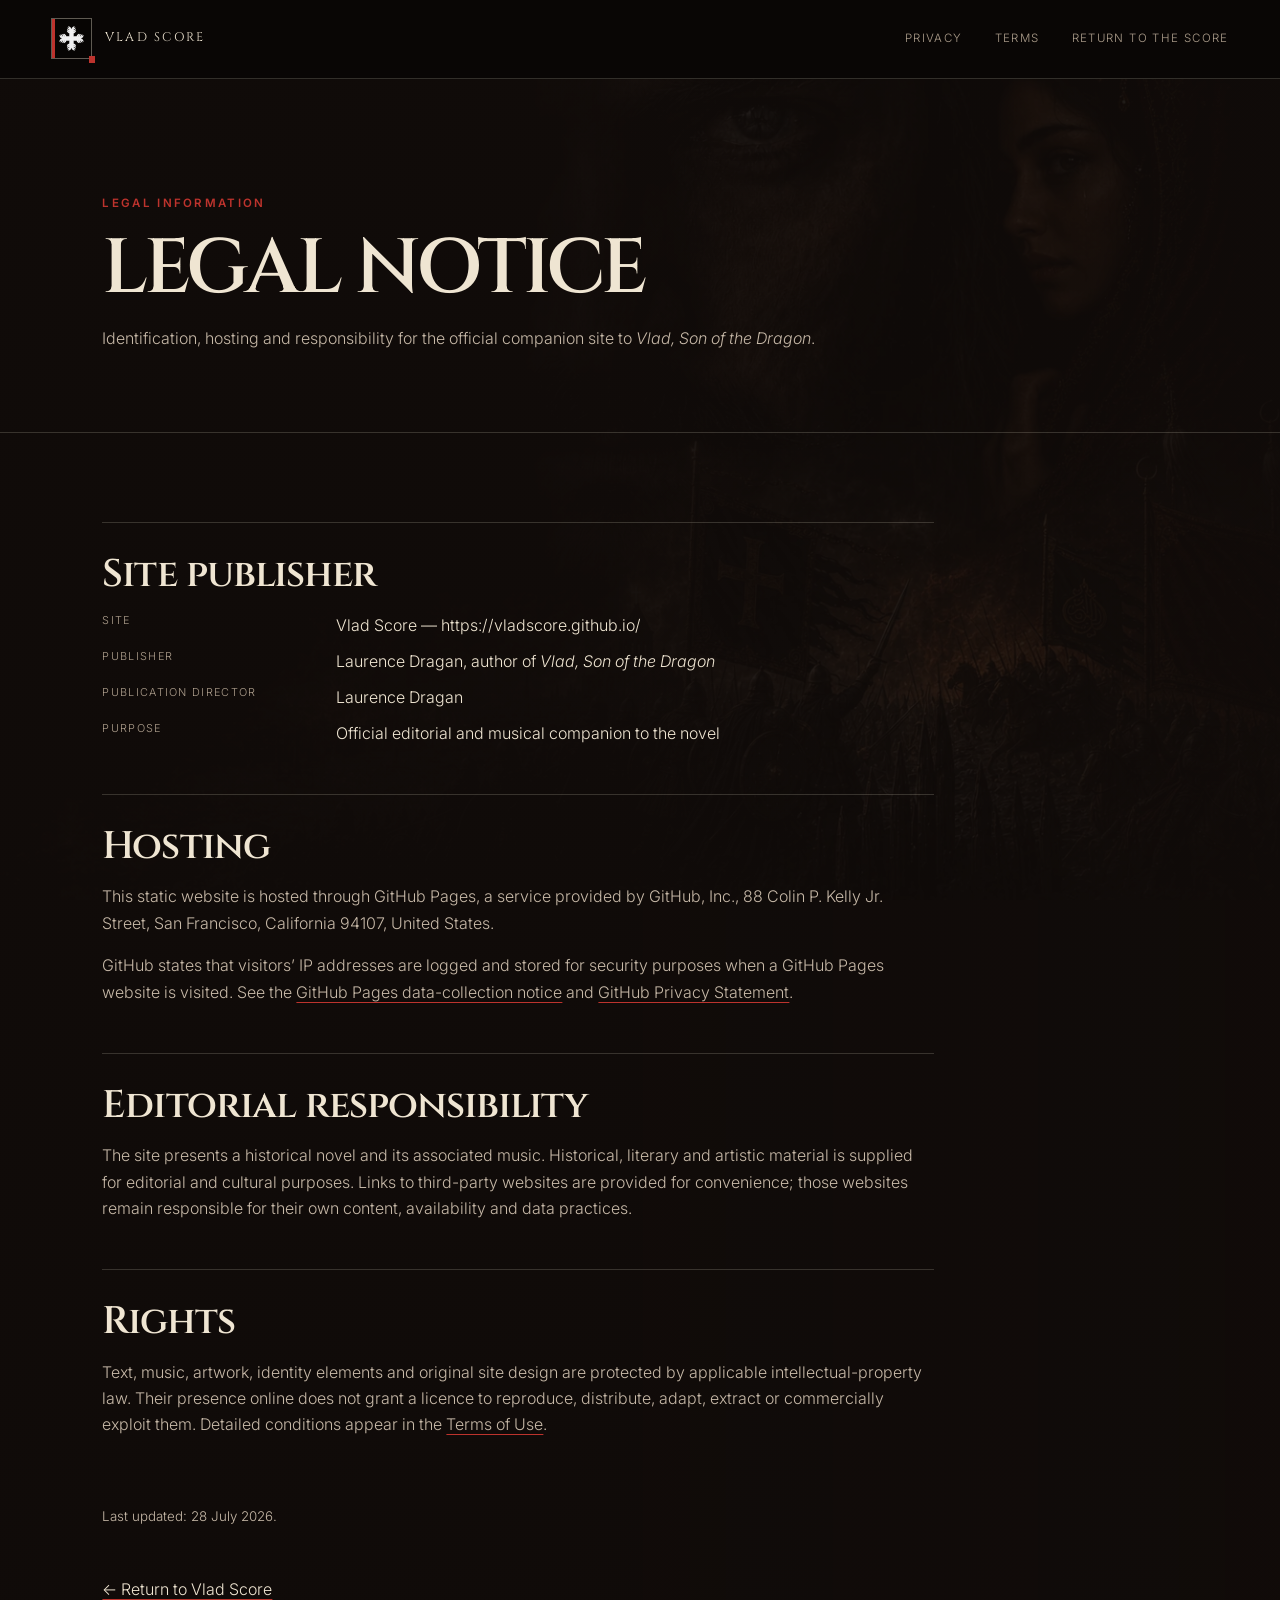
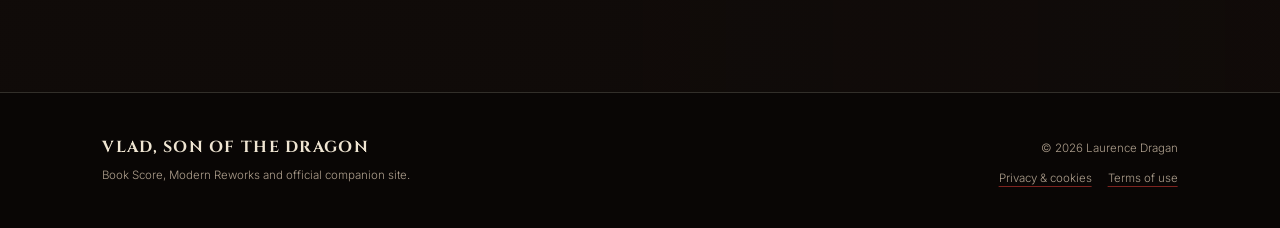
==== legal.html @ b02934d6 "Finish audio master and add legal presentation" ====
<!doctype html>
<html lang="en">
<head>
  <meta charset="utf-8">
  <meta name="viewport" content="width=device-width, initial-scale=1">
  <meta name="description" content="Legal notice for Vlad Score, the official musical companion to Vlad, Son of the Dragon.">
  <meta name="theme-color" content="#100b09">
  <title>Legal Notice — Vlad Score</title>
  <link rel="stylesheet" href="styles.css">
</head>
<body class="legal-page">
  <a class="skip-link" href="#main">Skip to content</a>
  <header class="site-header">
    <a class="wordmark" href="index.html" aria-label="Vlad Score home">
      <span class="dragon-mark" aria-hidden="true"><img src="assets/order-of-the-dragon-emblem.svg" alt=""></span>
      <span>VLAD SCORE</span>
    </a>
    <nav class="site-nav" aria-label="Legal navigation">
      <a href="privacy.html">Privacy</a>
      <a href="terms.html">Terms</a>
      <a href="index.html">Return to the score</a>
    </nav>
  </header>

  <main id="main" class="legal-main">
    <header class="legal-hero">
      <p class="eyebrow">Legal information</p>
      <h1>Legal Notice</h1>
      <p>Identification, hosting and responsibility for the official companion site to <em>Vlad, Son of the Dragon</em>.</p>
    </header>

    <div class="legal-content">
      <section>
        <h2>Site publisher</h2>
        <dl>
          <dt>Site</dt><dd>Vlad Score — https://vladscore.github.io/</dd>
          <dt>Publisher</dt><dd>Laurence Dragan, author of <em>Vlad, Son of the Dragon</em></dd>
          <dt>Publication director</dt><dd>Laurence Dragan</dd>
          <dt>Purpose</dt><dd>Official editorial and musical companion to the novel</dd>
        </dl>
      </section>

      <section>
        <h2>Hosting</h2>
        <p>This static website is hosted through GitHub Pages, a service provided by GitHub, Inc., 88 Colin P. Kelly Jr. Street, San Francisco, California 94107, United States.</p>
        <p>GitHub states that visitors’ IP addresses are logged and stored for security purposes when a GitHub Pages website is visited. See the <a href="https://docs.github.com/en/pages/getting-started-with-github-pages/what-is-github-pages#data-collection" rel="noopener noreferrer">GitHub Pages data-collection notice</a> and <a href="https://docs.github.com/site-policy/privacy-policies/github-privacy-statement" rel="noopener noreferrer">GitHub Privacy Statement</a>.</p>
      </section>

      <section>
        <h2>Editorial responsibility</h2>
        <p>The site presents a historical novel and its associated music. Historical, literary and artistic material is supplied for editorial and cultural purposes. Links to third-party websites are provided for convenience; those websites remain responsible for their own content, availability and data practices.</p>
      </section>

      <section>
        <h2>Rights</h2>
        <p>Text, music, artwork, identity elements and original site design are protected by applicable intellectual-property law. Their presence online does not grant a licence to reproduce, distribute, adapt, extract or commercially exploit them. Detailed conditions appear in the <a href="terms.html">Terms of Use</a>.</p>
      </section>

      <p><small>Last updated: 28 July 2026.</small></p>
      <a class="legal-back" href="index.html">← Return to Vlad Score</a>
    </div>
  </main>

  <footer class="site-footer">
    <div><strong>VLAD, SON OF THE DRAGON</strong><p>Book Score, Modern Reworks and official companion site.</p></div>
    <div class="footer-meta"><span>© 2026 Laurence Dragan</span><nav class="legal-links" aria-label="Legal information"><a href="privacy.html">Privacy &amp; cookies</a><a href="terms.html">Terms of use</a></nav></div>
  </footer>
</body>
</html>
---- styles.css ----
@import url('https://fonts.googleapis.com/css2?family=Cinzel:wght@500;600;700&family=Inter:wght@300;400;500;600&display=swap');

:root {
  --ink: #efe5d2;
  --muted: #ad9e8c;
  --blood: #8e211e;
  --blood-bright: #bd332d;
  --night: #100b09;
  --panel: #18110e;
  --panel-light: #211713;
  --line: rgba(239, 229, 210, .18);
  --display: 'Cinzel', Georgia, serif;
  --sans: 'Inter', Arial, sans-serif;
}

* { box-sizing: border-box; }
html { scroll-behavior: smooth; }
body {
  margin: 0;
  background: var(--night);
  color: var(--ink);
  font-family: var(--sans);
  font-weight: 300;
  line-height: 1.65;
  overflow-x: hidden;
}
a { color: inherit; }
button, input { font: inherit; }
.sr-only {
  position: absolute;
  width: 1px;
  height: 1px;
  padding: 0;
  margin: -1px;
  overflow: hidden;
  clip: rect(0, 0, 0, 0);
  white-space: nowrap;
  border: 0;
}

.skip-link {
  position: fixed;
  top: -100px;
  left: 1rem;
  z-index: 100;
  background: var(--ink);
  color: var(--night);
  padding: .7rem 1rem;
}
.skip-link:focus { top: 1rem; }

.site-header {
  position: fixed;
  inset: 0 0 auto;
  z-index: 30;
  display: flex;
  align-items: center;
  justify-content: space-between;
  padding: 1.15rem clamp(1.25rem, 4vw, 4rem);
  border-bottom: 1px solid transparent;
  transition: background .25s ease, border-color .25s ease;
}
.site-header.scrolled {
  background: rgba(16, 11, 9, .92);
  border-color: var(--line);
  backdrop-filter: blur(12px);
}
.wordmark {
  display: flex;
  align-items: center;
  gap: .8rem;
  text-decoration: none;
  font-family: var(--display);
  font-size: .78rem;
  letter-spacing: .18em;
}
.dragon-mark {
  position: relative;
  display: grid;
  width: 2.55rem;
  aspect-ratio: 1;
  place-items: center;
  padding: .43rem;
  border: 1px solid rgba(239, 229, 210, .38);
  background: rgba(8, 5, 4, .72);
  box-shadow: inset 3px 0 0 var(--blood-bright);
}
.dragon-mark::after {
  content: '';
  position: absolute;
  right: -.28rem;
  bottom: -.28rem;
  width: .42rem;
  aspect-ratio: 1;
  background: var(--blood-bright);
}
.dragon-mark img {
  display: block;
  width: 100%;
  height: 100%;
  object-fit: contain;
  filter: brightness(0) invert(1);
  opacity: .94;
}
.site-nav { display: flex; gap: 2rem; }
.site-nav a {
  text-decoration: none;
  font-size: .72rem;
  letter-spacing: .12em;
  text-transform: uppercase;
  color: var(--muted);
}
.site-nav a:hover, .site-nav a:focus-visible { color: var(--ink); }
.menu-toggle { display: none; }

.hero {
  position: relative;
  min-height: 100svh;
  display: grid;
  grid-template-columns: minmax(0, 1fr) auto;
  align-items: center;
  gap: 4rem;
  padding: 8rem clamp(1.4rem, 8vw, 9rem) 5rem;
  isolation: isolate;
  background:
    linear-gradient(90deg, rgba(8, 5, 4, .99) 0 36%, rgba(8, 5, 4, .84) 49%, rgba(8, 5, 4, .12) 72%, rgba(8, 5, 4, .32)),
    linear-gradient(0deg, rgba(16, 11, 9, .72), transparent 42%),
    url('assets/vlad-hero-cover-mix.webp') center right / cover no-repeat,
    #100b09;
}
.hero::before {
  content: '';
  position: absolute;
  inset: 0;
  z-index: -2;
  opacity: .36;
  background-image:
    linear-gradient(115deg, transparent 0 53%, rgba(142,33,30,.4) 53.2% 53.6%, transparent 53.8%),
    repeating-radial-gradient(ellipse at 83% 52%, transparent 0 17px, rgba(239,229,210,.055) 18px 19px);
}
.hero-grain {
  position: absolute;
  inset: 0;
  z-index: -1;
  pointer-events: none;
  opacity: .2;
  background-image: url("data:image/svg+xml,%3Csvg viewBox='0 0 180 180' xmlns='http://www.w3.org/2000/svg'%3E%3Cfilter id='n'%3E%3CfeTurbulence type='fractalNoise' baseFrequency='.95' numOctaves='3' stitchTiles='stitch'/%3E%3C/filter%3E%3Crect width='100%25' height='100%25' filter='url(%23n)' opacity='.35'/%3E%3C/svg%3E");
}
.hero-copy { position: relative; z-index: 2; max-width: 52rem; }
.eyebrow {
  margin: 0 0 1rem;
  color: var(--blood-bright);
  font-size: .72rem;
  font-weight: 600;
  letter-spacing: .2em;
  text-transform: uppercase;
}
h1, h2, h3 { font-family: var(--display); font-weight: 600; line-height: 1.05; }
h1 {
  margin: 0;
  max-width: 780px;
  text-transform: uppercase;
  font-size: clamp(3.7rem, 8vw, 8.2rem);
  letter-spacing: -.045em;
}
h1 span { display: block; color: var(--blood-bright); }
.hero-line {
  margin: 2rem 0;
  max-width: 38rem;
  font-family: var(--display);
  font-size: clamp(1.15rem, 2vw, 1.7rem);
  color: #d5c7b4;
}
.hero-actions { display: flex; flex-wrap: wrap; gap: .8rem; }
.hero-actions .button-primary {
  border-color: rgba(239, 229, 210, .24);
  box-shadow: 0 12px 30px rgba(142, 33, 30, .24), inset 0 1px rgba(255, 255, 255, .08);
}
.hero-actions .button-primary:hover,
.hero-actions .button-primary:focus-visible {
  box-shadow: 0 15px 38px rgba(189, 51, 45, .34), inset 0 1px rgba(255, 255, 255, .12);
}
.button {
  display: inline-flex;
  align-items: center;
  justify-content: center;
  min-height: 3rem;
  padding: .75rem 1.3rem;
  border: 1px solid transparent;
  background: none;
  color: inherit;
  text-decoration: none;
  text-transform: uppercase;
  letter-spacing: .11em;
  font-size: .7rem;
  font-weight: 500;
  cursor: pointer;
  transition: transform .2s ease, background .2s ease, border-color .2s ease;
}
.button:hover { transform: translateY(-2px); }
.button-primary { background: var(--blood); }
.button-primary:hover { background: var(--blood-bright); }
.button-ghost { border-color: var(--line); }
.button-ghost:hover { border-color: var(--ink); }
.hero-seal {
  position: relative;
  width: clamp(12rem, 20vw, 19rem);
  aspect-ratio: 1;
  display: grid;
  place-items: center;
  border: 1px solid rgba(189, 51, 45, .48);
  border-radius: 50%;
  color: var(--blood-bright);
  opacity: .74;
  box-shadow: inset 0 0 0 12px rgba(142, 33, 30, .055), 0 0 60px rgba(142, 33, 30, .09);
}
.hero-seal::before, .hero-seal::after {
  content: '';
  position: absolute;
  inset: 8%;
  border: 1px solid rgba(239,229,210,.18);
  border-radius: 50%;
}
.hero-seal::after { inset: 20%; border-color: rgba(189,51,45,.4); }
.seal-ring { position: absolute; top: 12%; font-family: var(--display); letter-spacing: .22em; font-size: .7rem; }
.seal-dragon { font-family: var(--display); font-size: clamp(4rem, 8vw, 7rem); line-height: 1; opacity: .82; }
.seal-date { position: absolute; bottom: 13%; font-size: .65rem; letter-spacing: .25em; }
.scroll-cue {
  position: absolute;
  bottom: 1.5rem;
  left: clamp(1.4rem, 8vw, 9rem);
  margin: 0;
  color: var(--muted);
  font-size: .64rem;
  letter-spacing: .2em;
  text-transform: uppercase;
}

.section { padding: clamp(5rem, 10vw, 9rem) clamp(1.4rem, 8vw, 9rem); }
.section-heading { max-width: 54rem; margin-bottom: 4rem; }
.section-heading.narrow { max-width: 44rem; }
h2 { margin: 0 0 1.4rem; font-size: clamp(2.6rem, 5vw, 5rem); letter-spacing: -.025em; }
h3 { margin: 0 0 .8rem; font-size: clamp(1.45rem, 2.3vw, 2.2rem); }
p { color: #c7b9a8; }
.score-section {
  position: relative;
  overflow: hidden;
  isolation: isolate;
  background: var(--panel);
}
.score-section::before {
  content: '';
  position: absolute;
  z-index: -1;
  inset: 0 0 41% 42%;
  pointer-events: none;
  background:
    linear-gradient(90deg, var(--panel), transparent 38%),
    linear-gradient(0deg, var(--panel), transparent 26%, transparent 72%, var(--panel)),
    url('assets/vlad-book-cover.webp') 56% 57% / cover no-repeat;
  opacity: .105;
  filter: grayscale(.35) contrast(1.1);
}
.collection-heading {
  display: flex;
  align-items: flex-end;
  justify-content: space-between;
  gap: 2rem;
  margin: 0 0 1.5rem;
  padding: 1.5rem 0;
  border-top: 3px solid var(--ink);
}
.collection-heading > div { max-width: 48rem; }
.collection-heading h3 {
  margin: 0;
  font-size: clamp(2rem, 4vw, 3.6rem);
  text-transform: uppercase;
}
.collection-heading p { margin: .65rem 0 0; }
.collection-kicker {
  color: var(--blood-bright) !important;
  font-size: .68rem;
  font-weight: 600;
  letter-spacing: .18em;
  text-transform: uppercase;
}
.collection-status {
  flex: none;
  padding: .55rem .8rem;
  border: 1px solid var(--line);
  color: var(--muted);
  font-size: .62rem;
  font-weight: 600;
  letter-spacing: .16em;
  text-transform: uppercase;
}
.modern-heading { margin-top: 5rem; border-top-color: var(--blood-bright); }
.collection-status-live {
  border-color: var(--blood-bright);
  background: var(--blood-bright);
  color: #fff;
}
.tracklist { margin: 0; padding: 0; border-top: 1px solid var(--line); list-style: none; }
.tracklist li {
  display: grid;
  grid-template-columns: 4rem 1fr auto;
  gap: 1.5rem;
  align-items: center;
  padding: 1.15rem 0;
  border-bottom: 1px solid var(--line);
}
.track-number, .track-note { color: var(--muted); font-size: .69rem; letter-spacing: .13em; text-transform: uppercase; }
.track-name { font-family: var(--display); font-size: clamp(1.05rem, 2vw, 1.45rem); }
.release-panel {
  margin-top: 4rem;
  padding: clamp(1.5rem, 4vw, 3rem);
  display: flex;
  justify-content: space-between;
  align-items: flex-end;
  gap: 2rem;
  background: linear-gradient(110deg, #251612, #160f0c);
  border-left: 3px solid var(--blood-bright);
}
.release-panel > div { max-width: 42rem; }
.player-panel {
  display: grid;
  grid-template-columns: minmax(0, 1fr) minmax(20rem, .72fr);
  align-items: center;
  background:
    linear-gradient(100deg, rgba(37, 22, 18, .96), rgba(14, 9, 8, .88)),
    url('assets/vlad-hero-cover-mix.webp') 78% 68% / cover;
}
.release-copy { max-width: 44rem; }
.audio-player {
  position: relative;
  display: grid;
  grid-template-columns: 5.25rem minmax(0, 1fr);
  column-gap: 1.35rem;
  row-gap: .85rem;
  align-items: center;
  padding: 1.4rem 0;
  border-top: 1px solid rgba(239, 229, 210, .42);
  border-bottom: 1px solid rgba(239, 229, 210, .16);
  background: transparent;
}
.audio-player::before {
  content: 'MR — 001';
  position: absolute;
  top: -.72rem;
  right: 0;
  padding-left: .75rem;
  background: #0e0908;
  color: var(--blood-bright);
  font-size: .56rem;
  font-weight: 600;
  letter-spacing: .2em;
}
.player-toggle {
  position: relative;
  grid-row: 1 / span 2;
  width: 5.25rem;
  aspect-ratio: 1;
  border: 1px solid rgba(239, 229, 210, .62);
  border-radius: 50%;
  background: var(--ink);
  color: var(--night);
  cursor: pointer;
  font-size: 1rem;
  box-shadow: 0 0 0 7px rgba(8, 5, 4, .92), 0 0 0 8px rgba(189, 51, 45, .45);
  transition: transform .2s ease, background .2s ease, box-shadow .2s ease;
}
.player-toggle::after {
  content: '';
  position: absolute;
  inset: 8px;
  border: 1px solid rgba(16, 11, 9, .18);
  border-radius: 50%;
  pointer-events: none;
}
.player-toggle:hover, .player-toggle:focus-visible {
  transform: scale(1.035);
  background: #fff8eb;
  box-shadow: 0 0 0 7px rgba(8, 5, 4, .92), 0 0 0 8px var(--blood-bright);
}
.player-toggle:disabled { opacity: .62; cursor: wait; }
.pause-icon { display: none; }
.audio-player.is-playing .play-icon { display: none; }
.audio-player.is-playing .pause-icon { display: inline; }
.player-main {
  position: relative;
  min-width: 0;
  padding-top: 1.1rem;
}
.player-main::before {
  content: '';
  position: absolute;
  inset: 0 0 auto;
  height: .6rem;
  opacity: .35;
  background: repeating-linear-gradient(90deg, var(--ink) 0 1px, transparent 1px 5px);
  clip-path: polygon(0 48%, 4% 24%, 8% 60%, 12% 12%, 16% 74%, 20% 32%, 24% 54%, 28% 16%, 32% 80%, 36% 38%, 40% 64%, 44% 28%, 48% 72%, 52% 20%, 56% 58%, 60% 34%, 64% 76%, 68% 26%, 72% 62%, 76% 18%, 80% 70%, 84% 30%, 88% 58%, 92% 22%, 96% 52%, 100% 40%, 100% 100%, 0 100%);
}
.player-status {
  display: flex;
  justify-content: space-between;
  gap: 1rem;
  margin-bottom: .8rem;
  font-size: .59rem;
  font-weight: 600;
  letter-spacing: .18em;
}
.player-state { color: var(--ink); }
.player-time { color: var(--muted); font-variant-numeric: tabular-nums; }
.player-progress, .player-volume input {
  width: 100%;
  height: 2px;
  margin: 0;
  appearance: none;
  border-radius: 0;
  background: linear-gradient(90deg, var(--blood-bright) var(--progress, 0%), rgba(239,229,210,.24) var(--progress, 0%));
  cursor: pointer;
}
.player-progress::-webkit-slider-thumb, .player-volume input::-webkit-slider-thumb {
  width: 10px;
  height: 10px;
  appearance: none;
  border: 1px solid var(--night);
  border-radius: 50%;
  background: var(--ink);
  box-shadow: 0 0 0 1px var(--blood-bright);
}
.player-progress::-moz-range-thumb, .player-volume input::-moz-range-thumb {
  width: 10px;
  height: 10px;
  border: 1px solid var(--night);
  border-radius: 50%;
  background: var(--ink);
  box-shadow: 0 0 0 1px var(--blood-bright);
}
.player-volume {
  grid-column: 2;
  display: grid;
  grid-template-columns: auto minmax(4rem, 6rem);
  justify-content: end;
  gap: .7rem;
  align-items: center;
  color: var(--muted);
  font-size: .54rem;
  font-weight: 600;
  letter-spacing: .18em;
}
.player-volume input { --progress: 82%; }

.novel-section {
  position: relative;
  overflow: hidden;
  isolation: isolate;
  display: grid;
  grid-template-columns: minmax(240px, .65fr) 1fr;
  gap: clamp(3rem, 8vw, 8rem);
  align-items: center;
  background: #0d0908;
}
.novel-section::after {
  content: '';
  position: absolute;
  z-index: -1;
  inset: 0;
  pointer-events: none;
  background:
    linear-gradient(90deg, transparent 0 48%, rgba(13,9,8,.68) 70%),
    url('assets/order-of-the-dragon-emblem.svg') 92% 84% / min(34vw, 29rem) auto no-repeat;
  opacity: .075;
  filter: grayscale(1) brightness(2.2);
}
.book-object { perspective: 1200px; display: grid; place-items: center; }
.book-cover-link {
  position: relative;
  display: block;
  width: min(100%, 390px);
  transform: rotateY(7deg) rotateZ(-.8deg);
  transition: transform .35s ease;
}
.book-cover-link:hover, .book-cover-link:focus-visible { transform: rotateY(2deg) rotateZ(0) translateY(-6px); }
.book-cover-link::after {
  content: '';
  position: absolute;
  inset: 2% -3% -3% 4%;
  z-index: -1;
  background: var(--blood);
}
.book-cover-image {
  display: block;
  width: 100%;
  height: auto;
  border: 1px solid rgba(239,229,210,.28);
  box-shadow: -26px 30px 60px rgba(0,0,0,.58);
}
.novel-copy { max-width: 48rem; }
blockquote {
  margin: 2.2rem 0;
  padding: 1rem 0 1rem 1.5rem;
  border-left: 2px solid var(--blood-bright);
  font-family: var(--display);
  font-size: clamp(1.25rem, 2.2vw, 1.9rem);
  color: var(--ink);
}
.book-data { display: grid; grid-template-columns: repeat(3, 1fr); gap: 1rem; margin: 2rem 0; }
.book-data div { padding-top: .8rem; border-top: 1px solid var(--line); }
.book-data dt { color: var(--muted); font-size: .63rem; letter-spacing: .14em; text-transform: uppercase; }
.book-data dd { margin: .35rem 0 0; }
.text-link { color: var(--ink); text-underline-offset: .35rem; text-decoration-color: var(--blood-bright); }

.world-section {
  position: relative;
  overflow: hidden;
  isolation: isolate;
  background:
    linear-gradient(90deg, rgba(27,18,15,.98) 0 39%, rgba(27,18,15,.73) 68%, rgba(27,18,15,.88)),
    linear-gradient(0deg, #1b120f 0 3%, transparent 28% 72%, #1b120f 97%),
    url('assets/vlad-hero-cover-mix.webp') 76% 72% / cover no-repeat,
    #1b120f;
}
.world-section::before {
  content: '';
  position: absolute;
  z-index: -1;
  inset: 0;
  pointer-events: none;
  background: repeating-linear-gradient(112deg, transparent 0 84px, rgba(239,229,210,.024) 85px 86px);
}
.war-grid { display: grid; grid-template-columns: repeat(2, 1fr); border: 1px solid var(--line); }
.war-grid article { position: relative; min-height: 22rem; padding: clamp(2rem, 5vw, 4rem); overflow: hidden; }
.war-grid article + article { border-left: 1px solid var(--line); }
.roman { display: block; color: var(--blood-bright); font-family: var(--display); font-size: 4rem; opacity: .75; }
.war-grid article::after {
  content: '';
  position: absolute;
  right: -7rem;
  bottom: -10rem;
  width: 20rem;
  aspect-ratio: 1;
  border: 1px solid rgba(189,51,45,.25);
  border-radius: 50%;
}
.release-section {
  display: grid;
  grid-template-columns: 1fr 1fr;
  align-items: end;
  gap: clamp(3rem, 8vw, 8rem);
  background: var(--panel-light);
}
.notify-form label { display: block; margin-bottom: .7rem; font-size: .7rem; letter-spacing: .13em; text-transform: uppercase; }
.form-row { display: flex; }
.form-row input {
  flex: 1;
  min-width: 0;
  padding: .9rem 1rem;
  border: 1px solid var(--line);
  border-right: 0;
  border-radius: 0;
  outline: 0;
  background: rgba(0,0,0,.18);
  color: var(--ink);
}
.form-row input:focus { border-color: var(--blood-bright); }
.form-note { margin: .7rem 0 0; font-size: .74rem; color: var(--muted); }
.site-footer {
  display: flex;
  justify-content: space-between;
  gap: 2rem;
  padding: 2.5rem clamp(1.4rem, 8vw, 9rem);
  border-top: 1px solid var(--line);
  background: #090605;
}
.site-footer strong { font-family: var(--display); letter-spacing: .08em; }
.site-footer p, .footer-meta { margin: .35rem 0 0; color: var(--muted); font-size: .72rem; }
.footer-meta { display: flex; flex-direction: column; text-align: right; }
.legal-links {
  display: flex;
  justify-content: flex-end;
  flex-wrap: wrap;
  gap: .35rem 1rem;
  margin-top: .7rem;
}
.legal-links a {
  color: var(--muted);
  text-underline-offset: .25rem;
  text-decoration-color: rgba(189, 51, 45, .65);
}
.legal-links a:hover,
.legal-links a:focus-visible { color: var(--ink); }

/* Legal pages */
.legal-page .site-header {
  position: relative;
  background: #090605;
  border-bottom-color: var(--line);
}
.legal-main {
  min-height: 72vh;
  background:
    linear-gradient(90deg, rgba(16,11,9,.985) 0 47%, rgba(16,11,9,.88) 72%, rgba(16,11,9,.97)),
    url('assets/vlad-hero-cover-mix.webp') 82% 32% / cover fixed no-repeat,
    var(--night);
}
.legal-hero {
  padding: clamp(4.5rem, 9vw, 8rem) clamp(1.4rem, 8vw, 9rem) clamp(2.5rem, 5vw, 4rem);
  border-bottom: 1px solid var(--line);
}
.legal-hero h1 {
  max-width: 64rem;
  font-size: clamp(2.8rem, 6vw, 6rem);
}
.legal-hero p:last-child { max-width: 46rem; }
.legal-content {
  width: min(100%, 78rem);
  padding: clamp(3rem, 7vw, 6rem) clamp(1.4rem, 8vw, 9rem);
}
.legal-content section {
  max-width: 52rem;
  padding: 2rem 0;
  border-top: 1px solid var(--line);
}
.legal-content h2 {
  font-size: clamp(1.55rem, 3vw, 2.5rem);
  margin-bottom: .9rem;
}
.legal-content h3 { margin-top: 1.5rem; font-size: 1.1rem; }
.legal-content p,
.legal-content li { color: #c7b9a8; }
.legal-content a { text-underline-offset: .25rem; text-decoration-color: var(--blood-bright); }
.legal-content dl { display: grid; grid-template-columns: minmax(9rem, .35fr) 1fr; gap: .6rem 1.5rem; }
.legal-content dt {
  color: var(--muted);
  font-size: .68rem;
  letter-spacing: .12em;
  text-transform: uppercase;
}
.legal-content dd { margin: 0; }
.legal-back {
  display: inline-flex;
  margin-top: 2rem;
  color: var(--ink);
  text-underline-offset: .3rem;
  text-decoration-color: var(--blood-bright);
}
.toast {
  position: fixed;
  right: 1.2rem;
  bottom: 1.2rem;
  z-index: 50;
  max-width: 22rem;
  padding: .9rem 1rem;
  background: var(--ink);
  color: var(--night);
  opacity: 0;
  transform: translateY(12px);
  pointer-events: none;
  transition: .2s ease;
}
.toast.visible { opacity: 1; transform: none; }

@media (max-width: 820px) {
  .menu-toggle {
    display: inline-flex;
    padding: .45rem .7rem;
    border: 1px solid var(--line);
    background: transparent;
    color: var(--ink);
    text-transform: uppercase;
    letter-spacing: .1em;
    font-size: .65rem;
  }
  .site-nav {
    position: absolute;
    top: 100%;
    left: 0;
    right: 0;
    display: none;
    flex-direction: column;
    gap: 0;
    padding: .8rem 1.4rem 1.2rem;
    background: rgba(16,11,9,.98);
    border-bottom: 1px solid var(--line);
  }
  .site-nav.open { display: flex; }
  .site-nav a { padding: .7rem 0; }
  .legal-page .site-header { align-items: flex-start; }
  .legal-page .site-nav {
    position: static;
    display: flex;
    width: auto;
    flex-flow: row wrap;
    justify-content: flex-end;
    gap: .25rem 1rem;
    padding: 0;
    background: transparent;
    border: 0;
  }
  .legal-page .site-nav a { padding: .45rem 0; }
  .hero {
    grid-template-columns: 1fr;
    padding-top: 9rem;
    background:
      linear-gradient(90deg, rgba(8,5,4,.98) 0 24%, rgba(8,5,4,.7) 66%, rgba(8,5,4,.5)),
      linear-gradient(0deg, rgba(16,11,9,.92), transparent 48%),
      url('assets/vlad-hero-cover-mix.webp') 65% center / cover no-repeat,
      #100b09;
  }
  .player-panel { grid-template-columns: 1fr; }
  .collection-heading { align-items: flex-start; flex-direction: column; gap: 1rem; }
  .scroll-cue { display: none; }
  .novel-section, .release-section { grid-template-columns: 1fr; }
  .book-cover-link { width: min(76vw, 330px); }
  .war-grid { grid-template-columns: 1fr; }
  .war-grid article + article { border-left: 0; border-top: 1px solid var(--line); }
}

@media (max-width: 560px) {
  .legal-page .site-header { flex-direction: column; gap: .8rem; }
  .legal-page .site-nav { justify-content: flex-start; }
  .tracklist li { grid-template-columns: 2.3rem 1fr; gap: .7rem; }
  .track-note { grid-column: 2; }
  .release-panel { align-items: stretch; flex-direction: column; }
  .audio-player { grid-template-columns: 3.6rem minmax(0, 1fr); padding: .8rem; }
  .player-toggle { width: 3.6rem; }
  .player-volume { display: none; }
  .book-data { grid-template-columns: 1fr; }
  .form-row { flex-direction: column; gap: .7rem; }
  .form-row input { border-right: 1px solid var(--line); }
  .site-footer { flex-direction: column; }
  .footer-meta { text-align: left; }
  .legal-links { justify-content: flex-start; }
  .legal-content dl { grid-template-columns: 1fr; }
}

@media (prefers-reduced-motion: reduce) {
  html { scroll-behavior: auto; }
  *, *::before, *::after { transition-duration: .01ms !important; animation-duration: .01ms !important; }
}


/* Reactive audio and restrained page motion */
.audio-visualizer {
  display: block;
  width: 100%;
  height: 2.65rem;
  margin: 0 0 .45rem;
  opacity: .9;
}
.player-main {
  padding-top: 0;
}
.player-main::before {
  display: none;
}
.audio-player.is-playing .audio-visualizer {
  filter: drop-shadow(0 0 7px rgba(189, 51, 45, .35));
}
.audio-player.is-playing .player-toggle {
  animation: player-breathe 2.8s ease-in-out infinite;
}
.collection-status-live {
  position: relative;
  overflow: hidden;
}
.collection-status-live::after {
  content: '';
  position: absolute;
  inset: 0;
  background: linear-gradient(105deg, transparent 25%, rgba(255,255,255,.24) 48%, transparent 70%);
  transform: translateX(-130%);
  animation: status-sweep 4.8s ease-in-out infinite;
}
.motion-enabled .hero-copy {
  transform: translate3d(var(--copy-x, 0px), calc(var(--copy-y, 0px) - var(--scroll-shift, 0px)), 0);
  transition: transform .55s cubic-bezier(.2,.7,.2,1);
}
.motion-enabled .hero-grain {
  transform: translate3d(var(--motion-x, 0px), var(--motion-y, 0px), 0) scale(1.025);
  transition: transform .8s cubic-bezier(.2,.7,.2,1);
}
.motion-enabled .hero::before {
  transform: translate3d(var(--depth-x, 0px), var(--depth-y, 0px), 0);
  transition: transform .9s cubic-bezier(.2,.7,.2,1);
}
.motion-enabled .scroll-cue::after {
  content: '';
  display: inline-block;
  width: 2.8rem;
  height: 1px;
  margin: 0 0 .2rem .8rem;
  background: var(--blood-bright);
  transform-origin: left;
  animation: cue-line 2.4s ease-in-out infinite;
}
.motion-enabled .reveal {
  opacity: 0;
  transform: translateY(28px);
  transition: opacity .75s ease, transform .85s cubic-bezier(.2,.7,.2,1);
}
.motion-enabled .reveal.is-visible {
  opacity: 1;
  transform: none;
}
.motion-enabled .tracklist li.reveal:nth-child(2n) { transition-delay: .04s; }
.motion-enabled .tracklist li.reveal:nth-child(3n) { transition-delay: .08s; }
.tracklist li {
  transition: padding-left .28s ease, background .28s ease, border-color .28s ease;
}
.tracklist li:hover {
  padding-left: .75rem;
  border-color: rgba(189, 51, 45, .62);
  background: linear-gradient(90deg, rgba(142,33,30,.13), transparent 72%);
}
.book-cover-link {
  transition: transform .55s cubic-bezier(.2,.7,.2,1), filter .55s ease;
}
.book-cover-link:hover {
  transform: perspective(900px) rotateY(-3deg) translateY(-7px);
  filter: drop-shadow(18px 24px 25px rgba(0,0,0,.38));
}
@keyframes player-breathe {
  0%, 100% { box-shadow: 0 0 0 7px rgba(8,5,4,.92), 0 0 0 8px rgba(189,51,45,.45); }
  50% { box-shadow: 0 0 0 7px rgba(8,5,4,.92), 0 0 0 11px rgba(189,51,45,.12); }
}
@keyframes status-sweep {
  0%, 68% { transform: translateX(-130%); }
  88%, 100% { transform: translateX(130%); }
}
@keyframes cue-line {
  0%, 100% { transform: scaleX(.3); opacity: .42; }
  50% { transform: scaleX(1); opacity: 1; }
}
@media (max-width: 560px) {
  .audio-visualizer { height: 2.2rem; }
}
@media (prefers-reduced-motion: reduce) {
  .audio-player.is-playing .player-toggle,
  .collection-status-live::after,
  .motion-enabled .scroll-cue::after {
    animation: none !important;
  }
  .motion-enabled .hero-copy,
  .motion-enabled .hero-grain,
  .motion-enabled .hero::before,
  .motion-enabled .reveal {
    transform: none !important;
    opacity: 1 !important;
  }
}


/* Reading comfort, reactive artwork and system-ready listening */
.player-panel {
  position: relative;
  overflow: hidden;
  isolation: isolate;
}
.player-panel::after {
  content: '';
  position: absolute;
  z-index: 0;
  inset: 12% -8% -28% 44%;
  pointer-events: none;
  background: radial-gradient(circle, rgba(189, 51, 45, .42), transparent 64%);
  opacity: var(--audio-glow-opacity, .025);
  transform: scale(calc(.98 + var(--audio-glow-scale, 0)));
  transition: opacity .18s linear;
}
.player-panel > * { position: relative; z-index: 1; }

.track-identity {
  display: grid;
  grid-template-columns: clamp(6.8rem, 10vw, 8.8rem) minmax(0, 1fr);
  gap: clamp(1.2rem, 2.5vw, 2rem);
  align-items: center;
}
.track-artwork {
  position: relative;
  aspect-ratio: 1;
  overflow: hidden;
  border: 1px solid rgba(239, 229, 210, .34);
  background:
    linear-gradient(145deg, transparent 38%, rgba(8, 5, 4, .52)),
    url('assets/vlad-hero-cover-mix.webp') 71% 36% / 235% auto no-repeat,
    #100b09;
  box-shadow: 10px 12px 0 rgba(8, 5, 4, .46);
}
.track-artwork::before {
  content: 'MR 001';
  position: absolute;
  z-index: 3;
  top: .55rem;
  left: .6rem;
  color: rgba(255, 255, 255, .82);
  font-size: .48rem;
  font-weight: 600;
  letter-spacing: .18em;
}
.track-artwork::after {
  content: '';
  position: absolute;
  z-index: 2;
  inset: 0;
  border: 5px solid rgba(8, 5, 4, .34);
  pointer-events: none;
}
.artwork-woman {
  position: absolute;
  z-index: 1;
  inset: 0;
  background: linear-gradient(105deg, rgba(189, 51, 45, .2), transparent 48%);
  mix-blend-mode: screen;
  opacity: .26;
}
.vocal-ornament {
  position: absolute;
  z-index: 4;
  inset: 7%;
  width: 86%;
  height: 86%;
  overflow: visible;
  opacity: 0;
  transform: scale(.94) rotate(-4deg);
  transition: opacity .7s ease, transform 1.2s cubic-bezier(.2,.7,.2,1);
}
.dragon-thread,
.voice-veil {
  fill: none;
  stroke: rgba(255, 247, 232, .92);
  stroke-width: 1.25;
  vector-effect: non-scaling-stroke;
}
.dragon-thread {
  stroke: rgba(189, 51, 45, .92);
  stroke-dasharray: 5 8;
  transform-origin: 60px 60px;
}
.voice-veil { stroke-dasharray: 108; stroke-dashoffset: 108; }
.voice-veil-second { stroke: rgba(189, 51, 45, .92); stroke-width: .9; }

.player-panel.vocal-active .vocal-ornament {
  opacity: .88;
  transform: scale(1) rotate(0);
}
.player-panel.vocal-active .voice-veil {
  animation: draw-voice 2.4s ease forwards;
}
.player-panel.vocal-active .dragon-thread {
  animation: vocal-ring 8s linear infinite;
}
.player-panel.vocal-active .track-artwork {
  border-color: rgba(239, 229, 210, .68);
}

.listening-tools {
  grid-column: 1 / -1;
  display: flex;
  flex-wrap: wrap;
  gap: .55rem;
  padding-top: .2rem;
}
.listening-tool {
  min-height: 2.15rem;
  display: inline-flex;
  align-items: center;
  gap: .52rem;
  padding: .42rem .65rem;
  border: 1px solid rgba(239, 229, 210, .2);
  border-radius: 0;
  background: rgba(8, 5, 4, .38);
  color: var(--muted);
  font-size: .58rem;
  font-weight: 600;
  letter-spacing: .1em;
  text-transform: uppercase;
  cursor: pointer;
}
button.listening-tool:hover,
button.listening-tool:focus-visible,
.listening-tool[aria-pressed="true"] {
  border-color: var(--blood-bright);
  color: var(--ink);
  background: rgba(142, 33, 30, .22);
}
.tool-icon {
  color: var(--blood-bright);
  font-size: .86rem;
  line-height: 1;
}
.listening-timer { cursor: default; }
.listening-timer select {
  max-width: 8.3rem;
  border: 0;
  outline: 0;
  background: transparent;
  color: inherit;
  font: inherit;
  text-transform: uppercase;
  cursor: pointer;
}
.listening-timer option { background: var(--night); color: var(--ink); }

body.reading-mode { overflow: hidden; }
body.reading-mode .player-panel {
  position: fixed;
  z-index: 90;
  inset: 0;
  margin: 0;
  padding: clamp(1.5rem, 8vw, 8rem);
  grid-template-columns: minmax(17rem, .8fr) minmax(22rem, 1fr);
  align-content: center;
  gap: clamp(2rem, 7vw, 7rem);
  border: 0;
  background:
    radial-gradient(circle at 78% 46%, rgba(142, 33, 30, .11), transparent 36%),
    linear-gradient(115deg, #070504, #120b09 62%, #080504);
}
body.reading-mode .player-panel::before {
  content: 'READ · LISTEN · DESCEND';
  position: absolute;
  top: clamp(1.2rem, 4vw, 3rem);
  left: clamp(1.5rem, 8vw, 8rem);
  color: rgba(239, 229, 210, .32);
  font-size: .57rem;
  font-weight: 600;
  letter-spacing: .28em;
}
body.reading-mode .player-panel::after { opacity: 0; }
body.reading-mode .release-copy > .track-identity {
  grid-template-columns: minmax(8rem, 12rem) minmax(0, 1fr);
}
body.reading-mode .release-copy .track-identity > div:last-child > p:last-child {
  display: none;
}
body.reading-mode .track-artwork {
  box-shadow: 16px 18px 0 rgba(0, 0, 0, .35);
}
body.reading-mode .audio-player {
  border-color: rgba(239, 229, 210, .18);
}
body.reading-mode .audio-visualizer { opacity: .42; }
body.reading-mode * { animation-play-state: paused !important; }
body.reading-mode .player-panel.vocal-active .vocal-ornament { opacity: .5; }

@keyframes draw-voice {
  to { stroke-dashoffset: 0; }
}
@keyframes vocal-ring {
  to { transform: rotate(360deg); }
}

@media (max-width: 920px) {
  .track-identity { grid-template-columns: 6.8rem minmax(0, 1fr); }
  body.reading-mode .player-panel {
    grid-template-columns: 1fr;
    gap: 2rem;
    overflow-y: auto;
  }
  body.reading-mode .release-copy > .track-identity {
    grid-template-columns: 7.6rem minmax(0, 1fr);
  }
}
@media (max-width: 560px) {
  .track-identity {
    grid-template-columns: 5.6rem minmax(0, 1fr);
    align-items: start;
  }
  .listening-tools { gap: .4rem; }
  .listening-tool { min-height: 2rem; padding: .38rem .5rem; }
  body.reading-mode .player-panel { padding: 5rem 1.2rem 1.5rem; }
  body.reading-mode .release-copy > .track-identity {
    grid-template-columns: 5.8rem minmax(0, 1fr);
  }
}
@media (prefers-reduced-motion: reduce) {
  .player-panel.vocal-active .voice-veil,
  .player-panel.vocal-active .dragon-thread {
    animation: none !important;
    stroke-dashoffset: 0;
  }
}
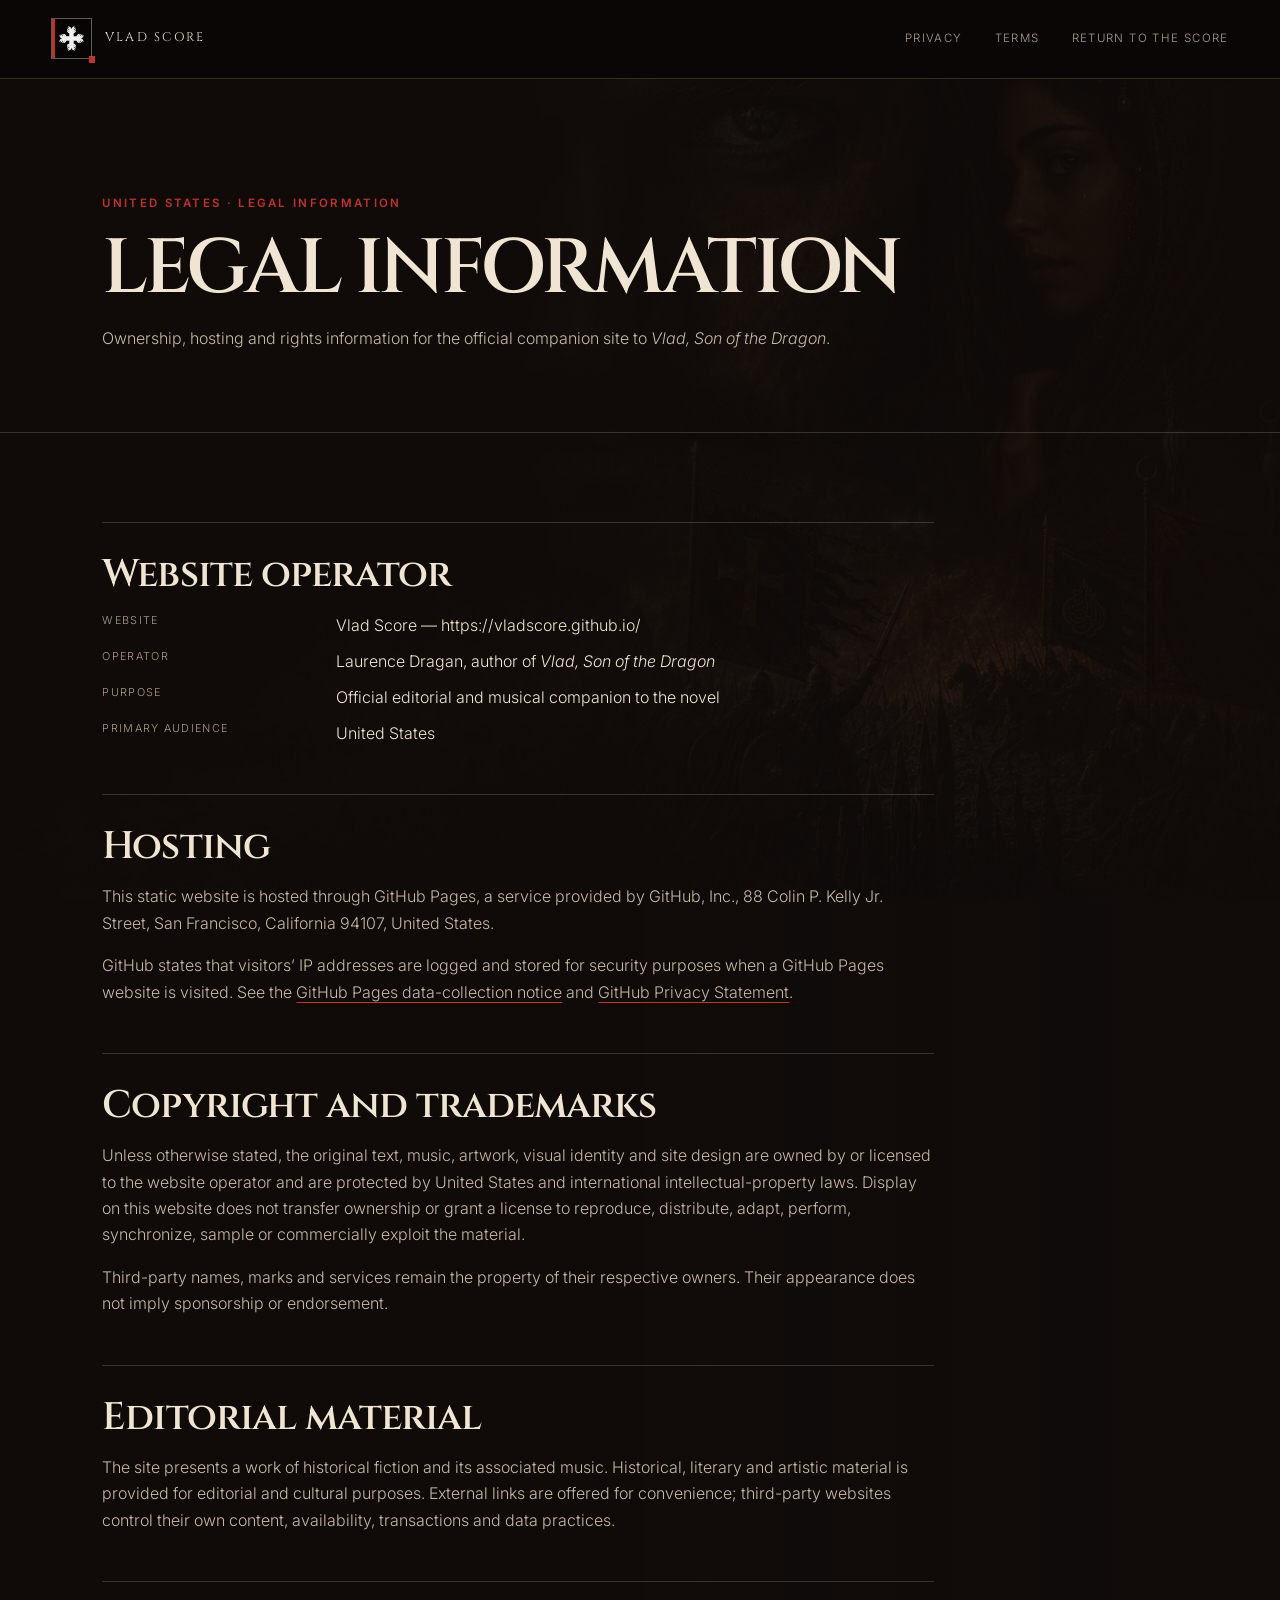
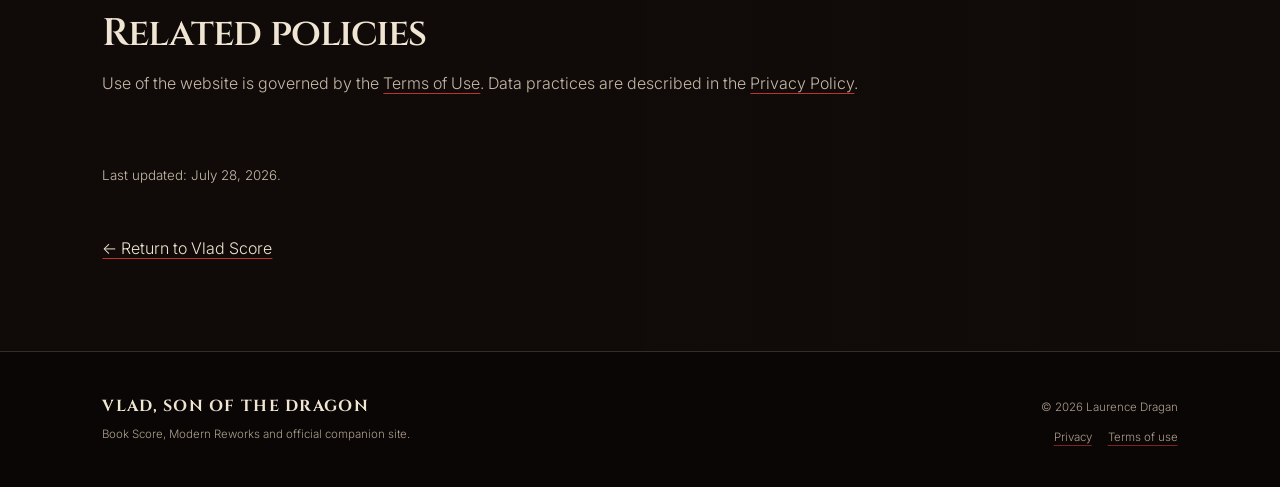
==== commit 994e74aa: "Adapt legal information for US audience" ====
--- a/legal.html
+++ b/legal.html
@@ -3,9 +3,9 @@
 <head>
   <meta charset="utf-8">
   <meta name="viewport" content="width=device-width, initial-scale=1">
-  <meta name="description" content="Legal notice for Vlad Score, the official musical companion to Vlad, Son of the Dragon.">
+  <meta name="description" content="Legal information for Vlad Score, the official musical companion to Vlad, Son of the Dragon.">
   <meta name="theme-color" content="#100b09">
-  <title>Legal Notice — Vlad Score</title>
+  <title>Legal Information — Vlad Score</title>
   <link rel="stylesheet" href="styles.css">
 </head>
 <body class="legal-page">
@@ -24,19 +24,19 @@
 
   <main id="main" class="legal-main">
     <header class="legal-hero">
-      <p class="eyebrow">Legal information</p>
-      <h1>Legal Notice</h1>
-      <p>Identification, hosting and responsibility for the official companion site to <em>Vlad, Son of the Dragon</em>.</p>
+      <p class="eyebrow">United States · Legal information</p>
+      <h1>Legal Information</h1>
+      <p>Ownership, hosting and rights information for the official companion site to <em>Vlad, Son of the Dragon</em>.</p>
     </header>
 
     <div class="legal-content">
       <section>
-        <h2>Site publisher</h2>
+        <h2>Website operator</h2>
         <dl>
-          <dt>Site</dt><dd>Vlad Score — https://vladscore.github.io/</dd>
-          <dt>Publisher</dt><dd>Laurence Dragan, author of <em>Vlad, Son of the Dragon</em></dd>
-          <dt>Publication director</dt><dd>Laurence Dragan</dd>
+          <dt>Website</dt><dd>Vlad Score — https://vladscore.github.io/</dd>
+          <dt>Operator</dt><dd>Laurence Dragan, author of <em>Vlad, Son of the Dragon</em></dd>
           <dt>Purpose</dt><dd>Official editorial and musical companion to the novel</dd>
+          <dt>Primary audience</dt><dd>United States</dd>
         </dl>
       </section>
 
@@ -47,23 +47,29 @@
       </section>
 
       <section>
-        <h2>Editorial responsibility</h2>
-        <p>The site presents a historical novel and its associated music. Historical, literary and artistic material is supplied for editorial and cultural purposes. Links to third-party websites are provided for convenience; those websites remain responsible for their own content, availability and data practices.</p>
+        <h2>Copyright and trademarks</h2>
+        <p>Unless otherwise stated, the original text, music, artwork, visual identity and site design are owned by or licensed to the website operator and are protected by United States and international intellectual-property laws. Display on this website does not transfer ownership or grant a license to reproduce, distribute, adapt, perform, synchronize, sample or commercially exploit the material.</p>
+        <p>Third-party names, marks and services remain the property of their respective owners. Their appearance does not imply sponsorship or endorsement.</p>
       </section>
 
       <section>
-        <h2>Rights</h2>
-        <p>Text, music, artwork, identity elements and original site design are protected by applicable intellectual-property law. Their presence online does not grant a licence to reproduce, distribute, adapt, extract or commercially exploit them. Detailed conditions appear in the <a href="terms.html">Terms of Use</a>.</p>
+        <h2>Editorial material</h2>
+        <p>The site presents a work of historical fiction and its associated music. Historical, literary and artistic material is provided for editorial and cultural purposes. External links are offered for convenience; third-party websites control their own content, availability, transactions and data practices.</p>
       </section>
 
-      <p><small>Last updated: 28 July 2026.</small></p>
+      <section>
+        <h2>Related policies</h2>
+        <p>Use of the website is governed by the <a href="terms.html">Terms of Use</a>. Data practices are described in the <a href="privacy.html">Privacy Policy</a>.</p>
+      </section>
+
+      <p><small>Last updated: July 28, 2026.</small></p>
       <a class="legal-back" href="index.html">← Return to Vlad Score</a>
     </div>
   </main>
 
   <footer class="site-footer">
     <div><strong>VLAD, SON OF THE DRAGON</strong><p>Book Score, Modern Reworks and official companion site.</p></div>
-    <div class="footer-meta"><span>© 2026 Laurence Dragan</span><nav class="legal-links" aria-label="Legal information"><a href="privacy.html">Privacy &amp; cookies</a><a href="terms.html">Terms of use</a></nav></div>
+    <div class="footer-meta"><span>© 2026 Laurence Dragan</span><nav class="legal-links" aria-label="Legal information"><a href="privacy.html">Privacy</a><a href="terms.html">Terms of use</a></nav></div>
   </footer>
 </body>
 </html>
